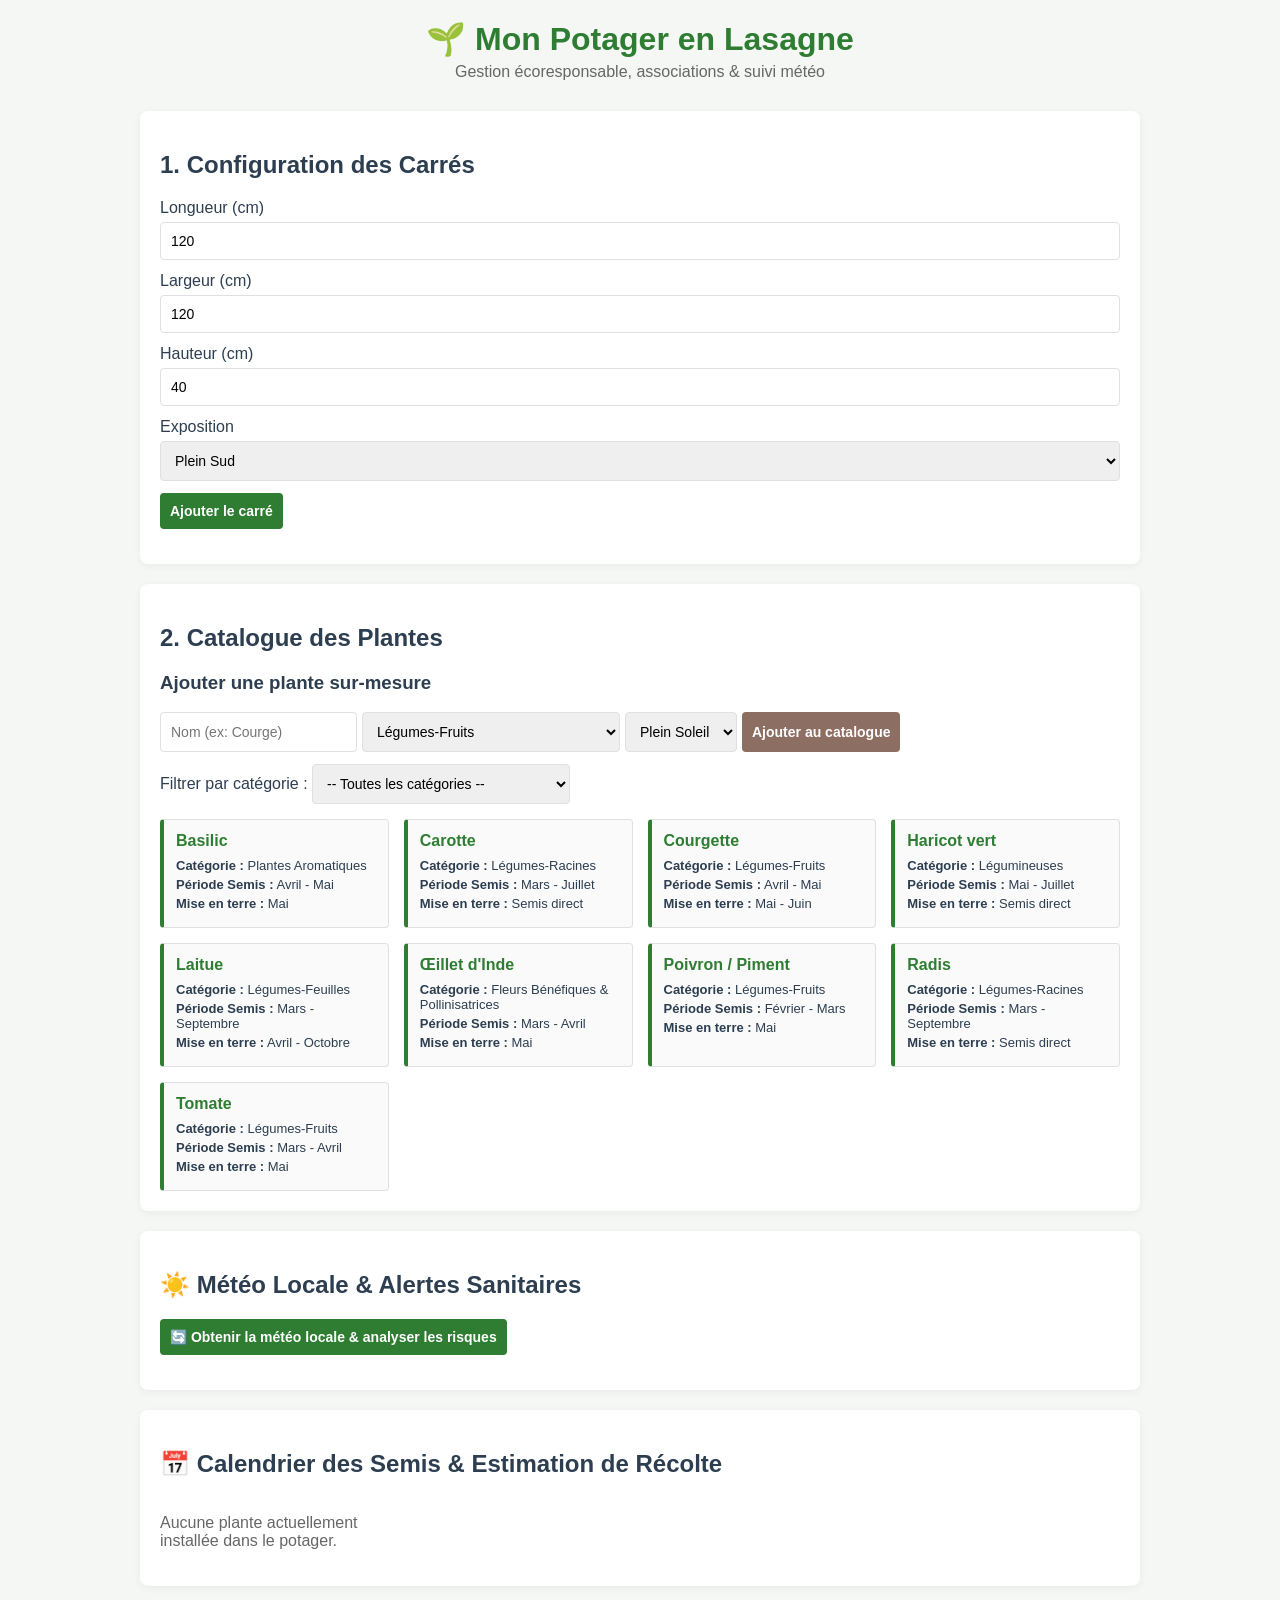
==== index.html @ 5b11c4df "Update labels and structure in index.html" ====
<!DOCTYPE html>
<html lang="fr">
<head>
    <meta charset="UTF-8">
    <meta name="viewport" content="width=device-width, initial-scale=1.0">
    <title>Gestionnaire Potager Écoresponsable</title>
    <link rel="stylesheet" href="style.css">
</head>
<body>

    <header>
        <h1>🌱 Mon Potager en Lasagne</h1>
        <p>Gestion écoresponsable, associations & suivi météo</p>
    </header>

    <main class="container">
        <section class="card">
            <h2>1. Configuration des Carrés</h2>
            <form id="form-carre">
                <div class="form-group">
                    <label for="longueur">Longueur (cm)</label>
                    <input type="number" id="longueur" value="120" required min="10">
                </div>
                <div class="form-group">
                    <label for="largeur">Largeur (cm)</label>
                    <input type="number" id="largeur" value="120" required min="10">
                </div>
                <div class="form-group">
                    <label for="hauteur">Hauteur (cm)</label>
                    <input type="number" id="hauteur" value="40" required min="10">
                </div>
                <div class="form-group">
                    <label for="exposition">Exposition</label>
                    <select id="exposition">
                        <option value="SUD">Plein Sud</option>
                        <option value="SUD_OUEST">Sud-Ouest</option>
                        <option value="SUD_EST">Sud-Est</option>
                        <option value="OUEST">Ouest</option>
                        <option value="EST">Est</option>
                        <option value="NORD">Nord</option>
                    </select>
                </div>
                <button type="submit" class="btn-primary">Ajouter le carré</button>
            </form>

            <div id="liste-carres" class="grid-list"></div>
        </section>

        <section class="card">
            <h2>2. Catalogue des Plantes</h2>
            
            <form id="form-plante" class="form-inline">
                <h3>Ajouter une plante sur-mesure</h3>
                <div class="form-row">
                    <input type="text" id="p-nom" placeholder="Nom (ex: Courge)" required>
                    <select id="p-categorie" required></select>
                    <select id="p-soleil" required>
                        <option value="SUD">Plein Soleil</option>
                        <option value="MI_OMBRE">Mi-Ombre</option>
                        <option value="OMBRE">Ombre</option>
                    </select>
                    <button type="submit" class="btn-secondary">Ajouter au catalogue</button>
                </div>
            </form>

            <div class="filter-group">
                <label for="filter-categorie">Filtrer par catégorie :</label>
                <select id="filter-categorie"></select>
            </div>

            <div id="catalogue-plantes" class="grid-list"></div>
        </section>

        <section class="card">
            <h2>☀️ Météo Locale & Alertes Sanitaires</h2>
            <button id="btn-meteo" class="btn-primary" onclick="chargerMeteoEtAlertes()">
                🔄 Obtenir la météo locale & analyser les risques
            </button>
            
            <div id="meteo-status" style="margin-top: 15px;"></div>
            <div id="meteo-cards" class="grid-list" style="margin-top: 15px;"></div>
        </section>

        <section class="card">
            <h2>📅 Calendrier des Semis & Estimation de Récolte</h2>
            <div id="calendrier-container" class="grid-list"></div>
        </section>
    </main>

    <script src="app.js"></script>
</body>
</html>
---- style.css ----
:root {
    --bg-color: #f4f7f4;
    --card-bg: #ffffff;
    --primary: #2e7d32;
    --primary-hover: #1b5e20;
    --secondary: #8d6e63;
    --text: #2c3e50;
    --border: #e0e0e0;
}

body {
    font-family: 'Segoe UI', Tahoma, Geneva, Verdana, sans-serif;
    background-color: var(--bg-color);
    color: var(--text);
    margin: 0;
    padding: 20px;
}

header {
    text-align: center;
    margin-bottom: 30px;
}

header h1 { margin: 0; color: var(--primary); }
header p { margin-top: 5px; color: #666; }

.container {
    max-width: 1000px;
    margin: 0 auto;
    display: flex;
    flex-direction: column;
    gap: 20px;
}

.card {
    background: var(--card-bg);
    padding: 20px;
    border-radius: 8px;
    box-shadow: 0 2px 8px rgba(0,0,0,0.05);
}

.form-group, .form-row {
    display: flex;
    flex-direction: column;
    gap: 5px;
    margin-bottom: 12px;
}

.form-row {
    flex-direction: row;
    flex-wrap: wrap;
}

form-inline {
    background: #f9f9f9;
    padding: 15px;
    border-radius: 6px;
    margin-bottom: 20px;
}

input, select, button {
    padding: 10px;
    border: 1px solid var(--border);
    border-radius: 4px;
    font-size: 14px;
}

button {
    cursor: pointer;
    font-weight: bold;
    border: none;
    transition: background 0.2s;
}

.btn-primary { background: var(--primary); color: white; }
.btn-primary:hover { background: var(--primary-hover); }

.btn-secondary { background: var(--secondary); color: white; }

.grid-list {
    display: grid;
    grid-template-columns: repeat(auto-fill, minmax(220px, 1fr));
    gap: 15px;
    margin-top: 15px;
}

.item-card {
    border: 1px solid var(--border);
    border-left: 4px solid var(--primary);
    padding: 12px;
    border-radius: 4px;
    background: #fafafa;
}

.item-card h4 { margin: 0 0 8px 0; color: var(--primary); }
.item-card p { margin: 4px 0; font-size: 13px; }
.badge { display: inline-block; background: #e8f5e9; color: #2e7d32; padding: 2px 6px; border-radius: 4px; font-size: 11px; }
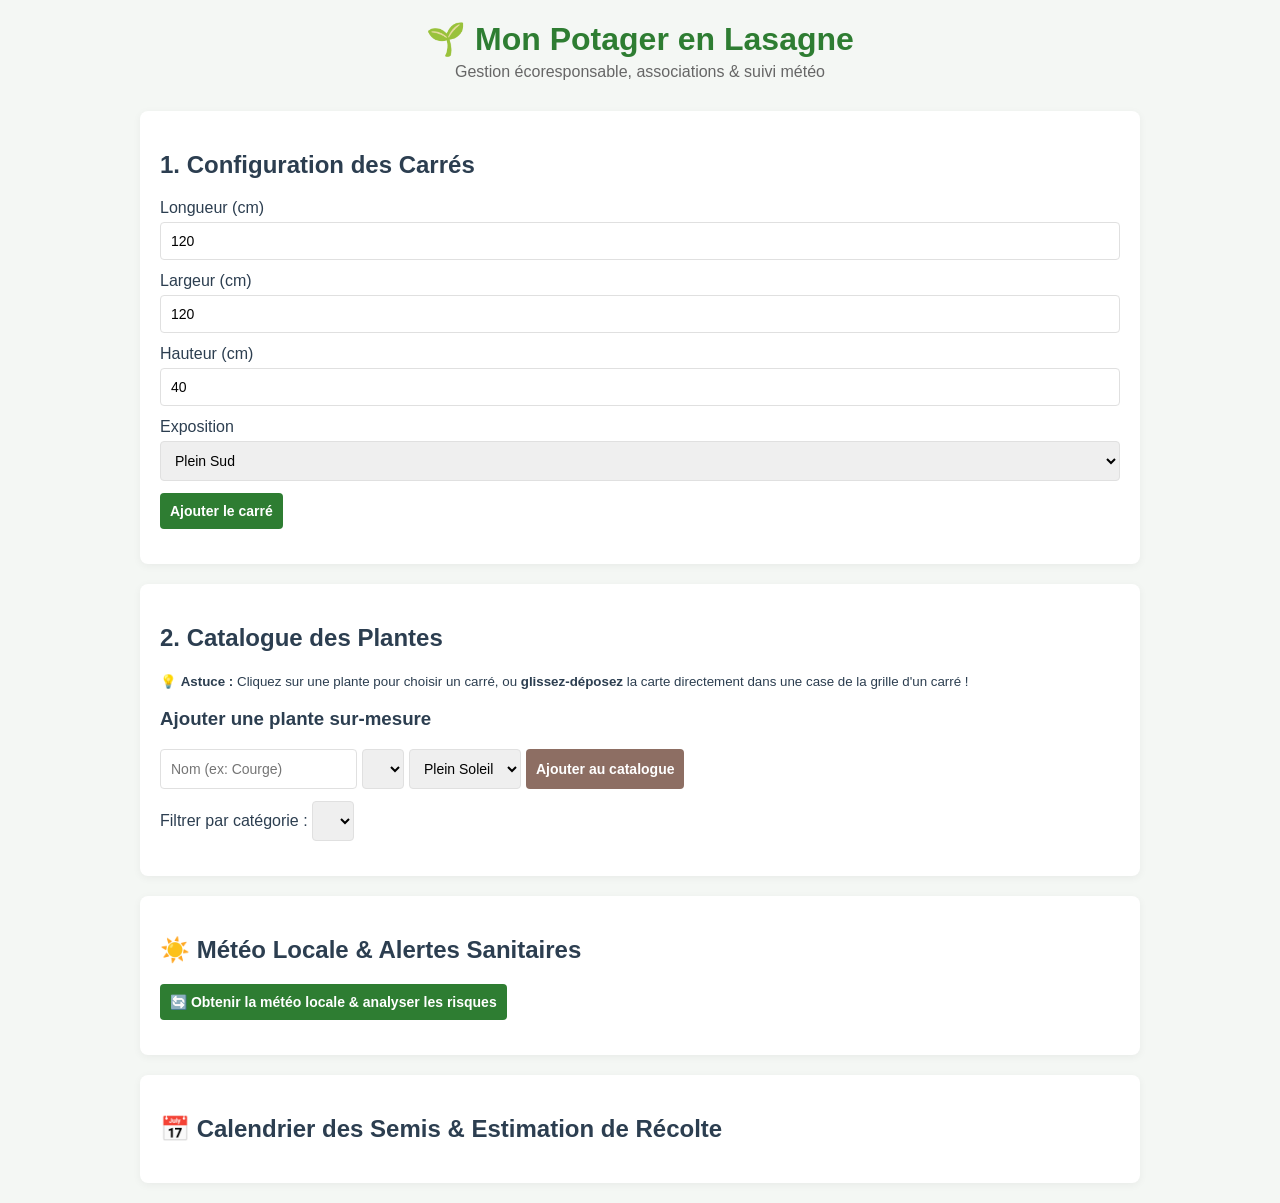
==== commit 4232708f: "Refactor plant catalog section in index.html" ====
--- a/index.html
+++ b/index.html
@@ -46,30 +46,33 @@
             <div id="liste-carres" class="grid-list"></div>
         </section>
 
-        <section class="card">
-            <h2>2. Catalogue des Plantes</h2>
-            
-            <form id="form-plante" class="form-inline">
-                <h3>Ajouter une plante sur-mesure</h3>
-                <div class="form-row">
-                    <input type="text" id="p-nom" placeholder="Nom (ex: Courge)" required>
-                    <select id="p-categorie" required></select>
-                    <select id="p-soleil" required>
-                        <option value="SUD">Plein Soleil</option>
-                        <option value="MI_OMBRE">Mi-Ombre</option>
-                        <option value="OMBRE">Ombre</option>
-                    </select>
-                    <button type="submit" class="btn-secondary">Ajouter au catalogue</button>
-                </div>
-            </form>
+        <!-- SECTION 2 : CATALOGUE DES PLANTES -->
+<section class="card">
+    <h2>2. Catalogue des Plantes</h2>
+    <p><small>💡 <strong>Astuce :</strong> Cliquez sur une plante pour choisir un carré, ou <strong>glissez-déposez</strong> la carte directement dans une case de la grille d'un carré !</small></p>
+    
+    <form id="form-plante" class="form-inline">
+        <h3>Ajouter une plante sur-mesure</h3>
+        <div class="form-row">
+            <input type="text" id="p-nom" placeholder="Nom (ex: Courge)" required>
+            <select id="p-categorie" required></select>
+            <select id="p-soleil" required>
+                <option value="SUD">Plein Soleil</option>
+                <option value="MI_OMBRE">Mi-Ombre</option>
+                <option value="OMBRE">Ombre</option>
+            </select>
+            <button type="submit" class="btn-secondary">Ajouter au catalogue</button>
+        </div>
+    </form>
 
-            <div class="filter-group">
-                <label for="filter-categorie">Filtrer par catégorie :</label>
-                <select id="filter-categorie"></select>
-            </div>
+    <div class="filter-group">
+        <label for="filter-categorie">Filtrer par catégorie :</label>
+        <select id="filter-categorie"></select>
+    </div>
 
-            <div id="catalogue-plantes" class="grid-list"></div>
-        </section>
+    <div id="catalogue-plantes" class="grid-list"></div>
+</section>
+
 
         <section class="card">
             <h2>☀️ Météo Locale & Alertes Sanitaires</h2>
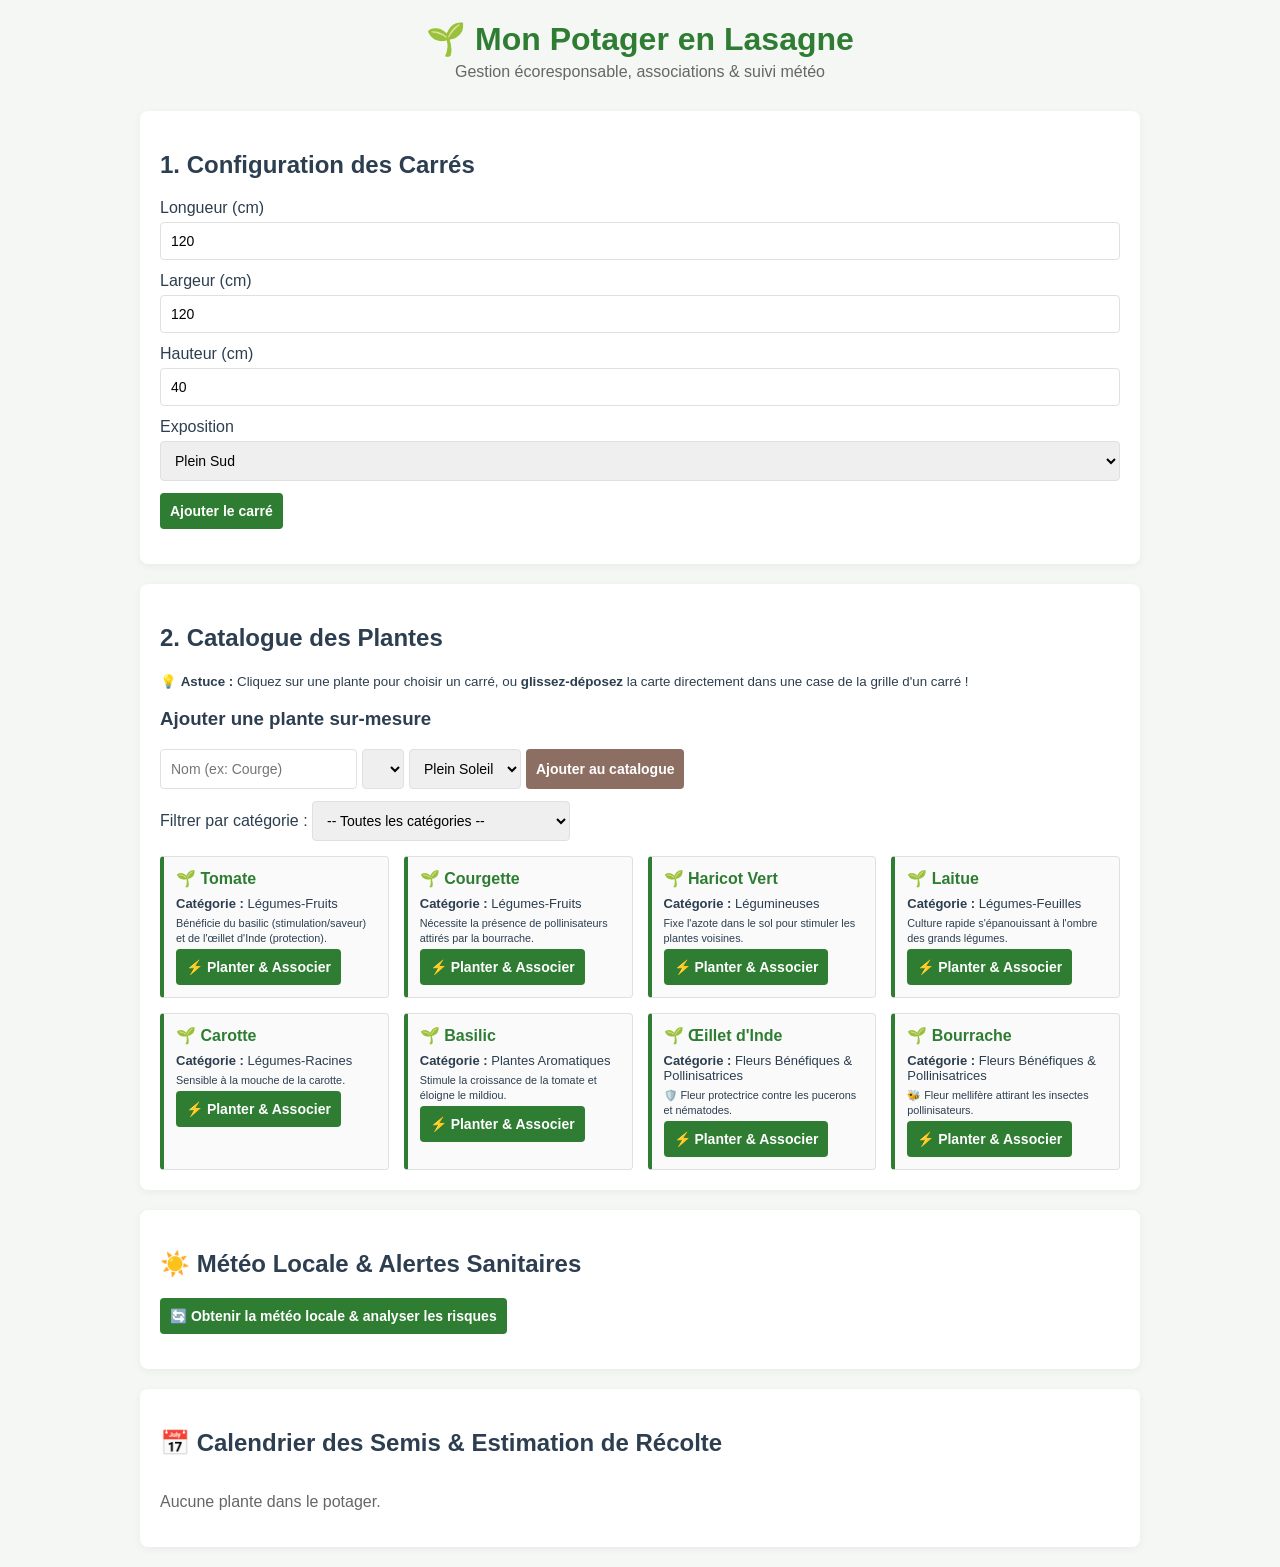
==== commit ac3f5020: "Add status zone div to index.html" ====
--- a/index.html
+++ b/index.html
@@ -21,6 +21,7 @@
                     <label for="longueur">Longueur (cm)</label>
                     <input type="number" id="longueur" value="120" required min="10">
                 </div>
+                <div id="statut-zone-climatique"></div>
                 <div class="form-group">
                     <label for="largeur">Largeur (cm)</label>
                     <input type="number" id="largeur" value="120" required min="10">
--- a/style.css
+++ b/style.css
@@ -95,3 +95,55 @@
 .item-card h4 { margin: 0 0 8px 0; color: var(--primary); }
 .item-card p { margin: 4px 0; font-size: 13px; }
 .badge { display: inline-block; background: #e8f5e9; color: #2e7d32; padding: 2px 6px; border-radius: 4px; font-size: 11px; }
+
+/* Grille 3x3 interactive pour chaque carré potager */
+.grille-potager {
+    display: grid;
+    grid-template-columns: repeat(3, 1fr);
+    gap: 8px;
+    margin-top: 15px;
+    background: #e8f5e9;
+    padding: 10px;
+    border-radius: 8px;
+    border: 2px dashed #81c784;
+}
+
+.case-grille {
+    background: #ffffff;
+    border: 1px solid #a5d6a7;
+    border-radius: 6px;
+    min-height: 70px;
+    display: flex;
+    flex-direction: column;
+    align-items: center;
+    justify-content: center;
+    font-size: 11px;
+    text-align: center;
+    padding: 4px;
+    cursor: pointer;
+    transition: background 0.2s;
+}
+
+.case-grille:hover {
+    background: #f1f8e9;
+}
+
+.case-grille.drag-over {
+    background: #c8e6c9;
+    border: 2px solid #2e7d32;
+}
+
+.plante-occupee {
+    font-weight: bold;
+    color: #1b5e20;
+}
+
+.btn-suppr-case {
+    background: none;
+    border: none;
+    color: #c62828;
+    font-weight: bold;
+    cursor: pointer;
+    font-size: 12px;
+    margin-top: 2px;
+}
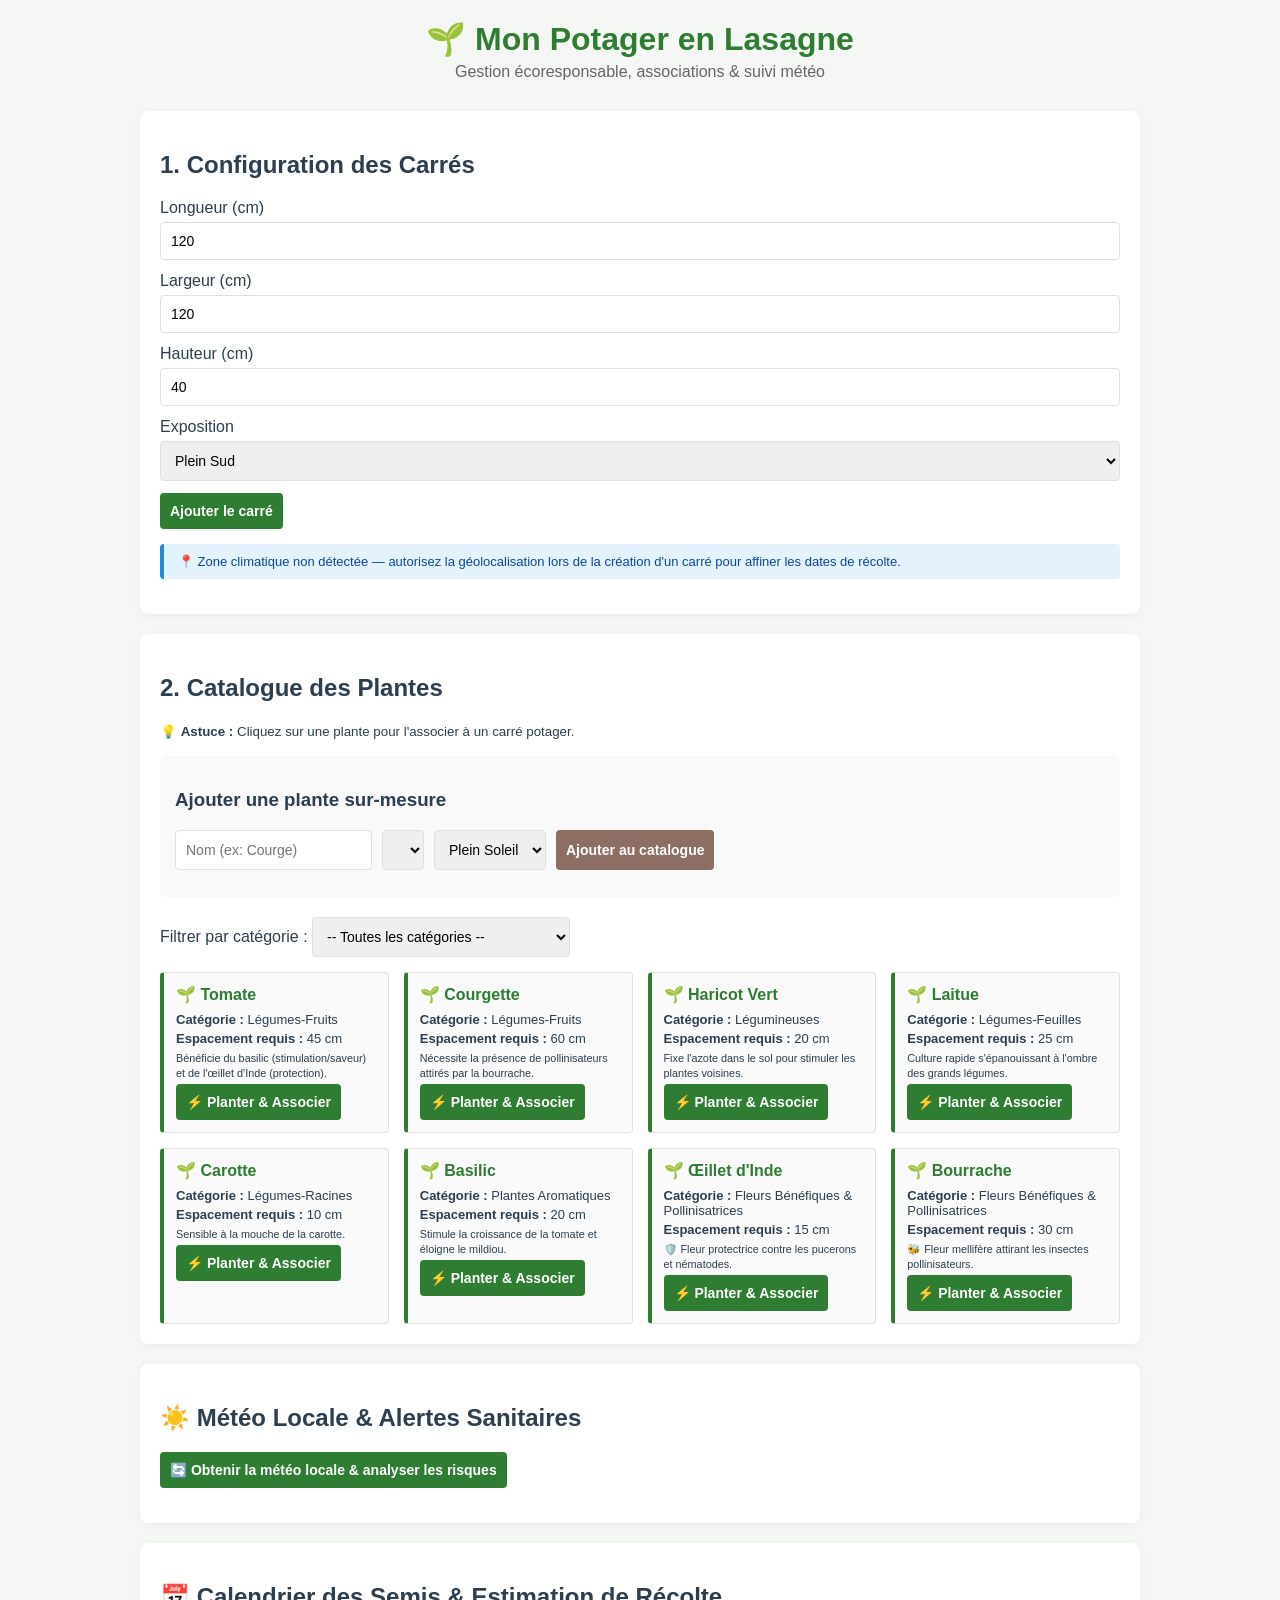
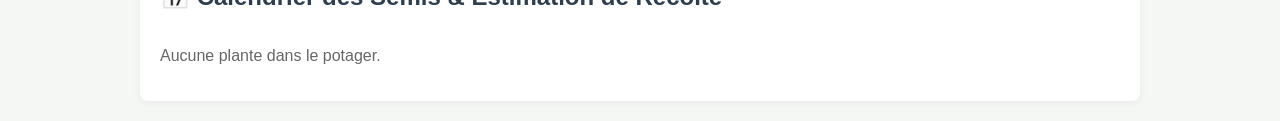
==== commit 31583b89: "Refactor sections for plant catalog and climate status" ====
--- a/index.html
+++ b/index.html
@@ -14,6 +14,7 @@
     </header>
 
     <main class="container">
+        <!-- SECTION 1 : CONFIGURATION DES CARRÉS -->
         <section class="card">
             <h2>1. Configuration des Carrés</h2>
             <form id="form-carre">
@@ -21,7 +22,6 @@
                     <label for="longueur">Longueur (cm)</label>
                     <input type="number" id="longueur" value="120" required min="10">
                 </div>
-                <div id="statut-zone-climatique"></div>
                 <div class="form-group">
                     <label for="largeur">Largeur (cm)</label>
                     <input type="number" id="largeur" value="120" required min="10">
@@ -44,37 +44,38 @@
                 <button type="submit" class="btn-primary">Ajouter le carré</button>
             </form>
 
+            <div id="statut-zone-climatique" class="info-zone-box"></div>
             <div id="liste-carres" class="grid-list"></div>
         </section>
 
         <!-- SECTION 2 : CATALOGUE DES PLANTES -->
-<section class="card">
-    <h2>2. Catalogue des Plantes</h2>
-    <p><small>💡 <strong>Astuce :</strong> Cliquez sur une plante pour choisir un carré, ou <strong>glissez-déposez</strong> la carte directement dans une case de la grille d'un carré !</small></p>
-    
-    <form id="form-plante" class="form-inline">
-        <h3>Ajouter une plante sur-mesure</h3>
-        <div class="form-row">
-            <input type="text" id="p-nom" placeholder="Nom (ex: Courge)" required>
-            <select id="p-categorie" required></select>
-            <select id="p-soleil" required>
-                <option value="SUD">Plein Soleil</option>
-                <option value="MI_OMBRE">Mi-Ombre</option>
-                <option value="OMBRE">Ombre</option>
-            </select>
-            <button type="submit" class="btn-secondary">Ajouter au catalogue</button>
-        </div>
-    </form>
+        <section class="card">
+            <h2>2. Catalogue des Plantes</h2>
+            <p><small>💡 <strong>Astuce :</strong> Cliquez sur une plante pour l'associer à un carré potager.</small></p>
+            
+            <form id="form-plante" class="form-inline">
+                <h3>Ajouter une plante sur-mesure</h3>
+                <div class="form-row">
+                    <input type="text" id="p-nom" placeholder="Nom (ex: Courge)" required>
+                    <select id="p-categorie" required></select>
+                    <select id="p-soleil" required>
+                        <option value="SUD">Plein Soleil</option>
+                        <option value="MI_OMBRE">Mi-Ombre</option>
+                        <option value="OMBRE">Ombre</option>
+                    </select>
+                    <button type="submit" class="btn-secondary">Ajouter au catalogue</button>
+                </div>
+            </form>
 
-    <div class="filter-group">
-        <label for="filter-categorie">Filtrer par catégorie :</label>
-        <select id="filter-categorie"></select>
-    </div>
+            <div class="filter-group">
+                <label for="filter-categorie">Filtrer par catégorie :</label>
+                <select id="filter-categorie"></select>
+            </div>
 
-    <div id="catalogue-plantes" class="grid-list"></div>
-</section>
+            <div id="catalogue-plantes" class="grid-list"></div>
+        </section>
 
-
+        <!-- SECTION 3 : MÉTÉO LOCALE -->
         <section class="card">
             <h2>☀️ Météo Locale & Alertes Sanitaires</h2>
             <button id="btn-meteo" class="btn-primary" onclick="chargerMeteoEtAlertes()">
@@ -85,6 +86,7 @@
             <div id="meteo-cards" class="grid-list" style="margin-top: 15px;"></div>
         </section>
 
+        <!-- SECTION 4 : CALENDRIER -->
         <section class="card">
             <h2>📅 Calendrier des Semis & Estimation de Récolte</h2>
             <div id="calendrier-container" class="grid-list"></div>
--- a/style.css
+++ b/style.css
@@ -49,9 +49,10 @@
 .form-row {
     flex-direction: row;
     flex-wrap: wrap;
+    gap: 10px;
 }
 
-form-inline {
+.form-inline {
     background: #f9f9f9;
     padding: 15px;
     border-radius: 6px;
@@ -96,10 +97,20 @@
 .item-card p { margin: 4px 0; font-size: 13px; }
 .badge { display: inline-block; background: #e8f5e9; color: #2e7d32; padding: 2px 6px; border-radius: 4px; font-size: 11px; }
 
-/* Grille 3x3 interactive pour chaque carré potager */
+.info-zone-box {
+    margin: 15px 0;
+    padding: 10px 14px;
+    background: #e3f2fd;
+    border-left: 4px solid #1e88e5;
+    border-radius: 4px;
+    font-size: 13px;
+    color: #0d47a1;
+}
+
+/* Grille 3x3 dynamique à taille de cases modifiables */
 .grille-potager {
     display: grid;
-    grid-template-columns: repeat(3, 1fr);
+    /* Propriétés grid-template-columns et grid-template-rows gérées en inline via JS */
     gap: 8px;
     margin-top: 15px;
     background: #e8f5e9;
@@ -112,30 +123,25 @@
     background: #ffffff;
     border: 1px solid #a5d6a7;
     border-radius: 6px;
-    min-height: 70px;
+    min-height: 75px;
     display: flex;
     flex-direction: column;
     align-items: center;
     justify-content: center;
     font-size: 11px;
     text-align: center;
-    padding: 4px;
-    cursor: pointer;
-    transition: background 0.2s;
+    padding: 6px;
+    transition: background 0.2s, border-color 0.2s;
 }
 
 .case-grille:hover {
     background: #f1f8e9;
 }
 
-.case-grille.drag-over {
-    background: #c8e6c9;
-    border: 2px solid #2e7d32;
-}
-
 .plante-occupee {
     font-weight: bold;
     color: #1b5e20;
+    background: #f1f8e9;
 }
 
 .btn-suppr-case {
@@ -145,5 +151,5 @@
     font-weight: bold;
     cursor: pointer;
     font-size: 12px;
-    margin-top: 2px;
+    margin-top: 4px;
 }
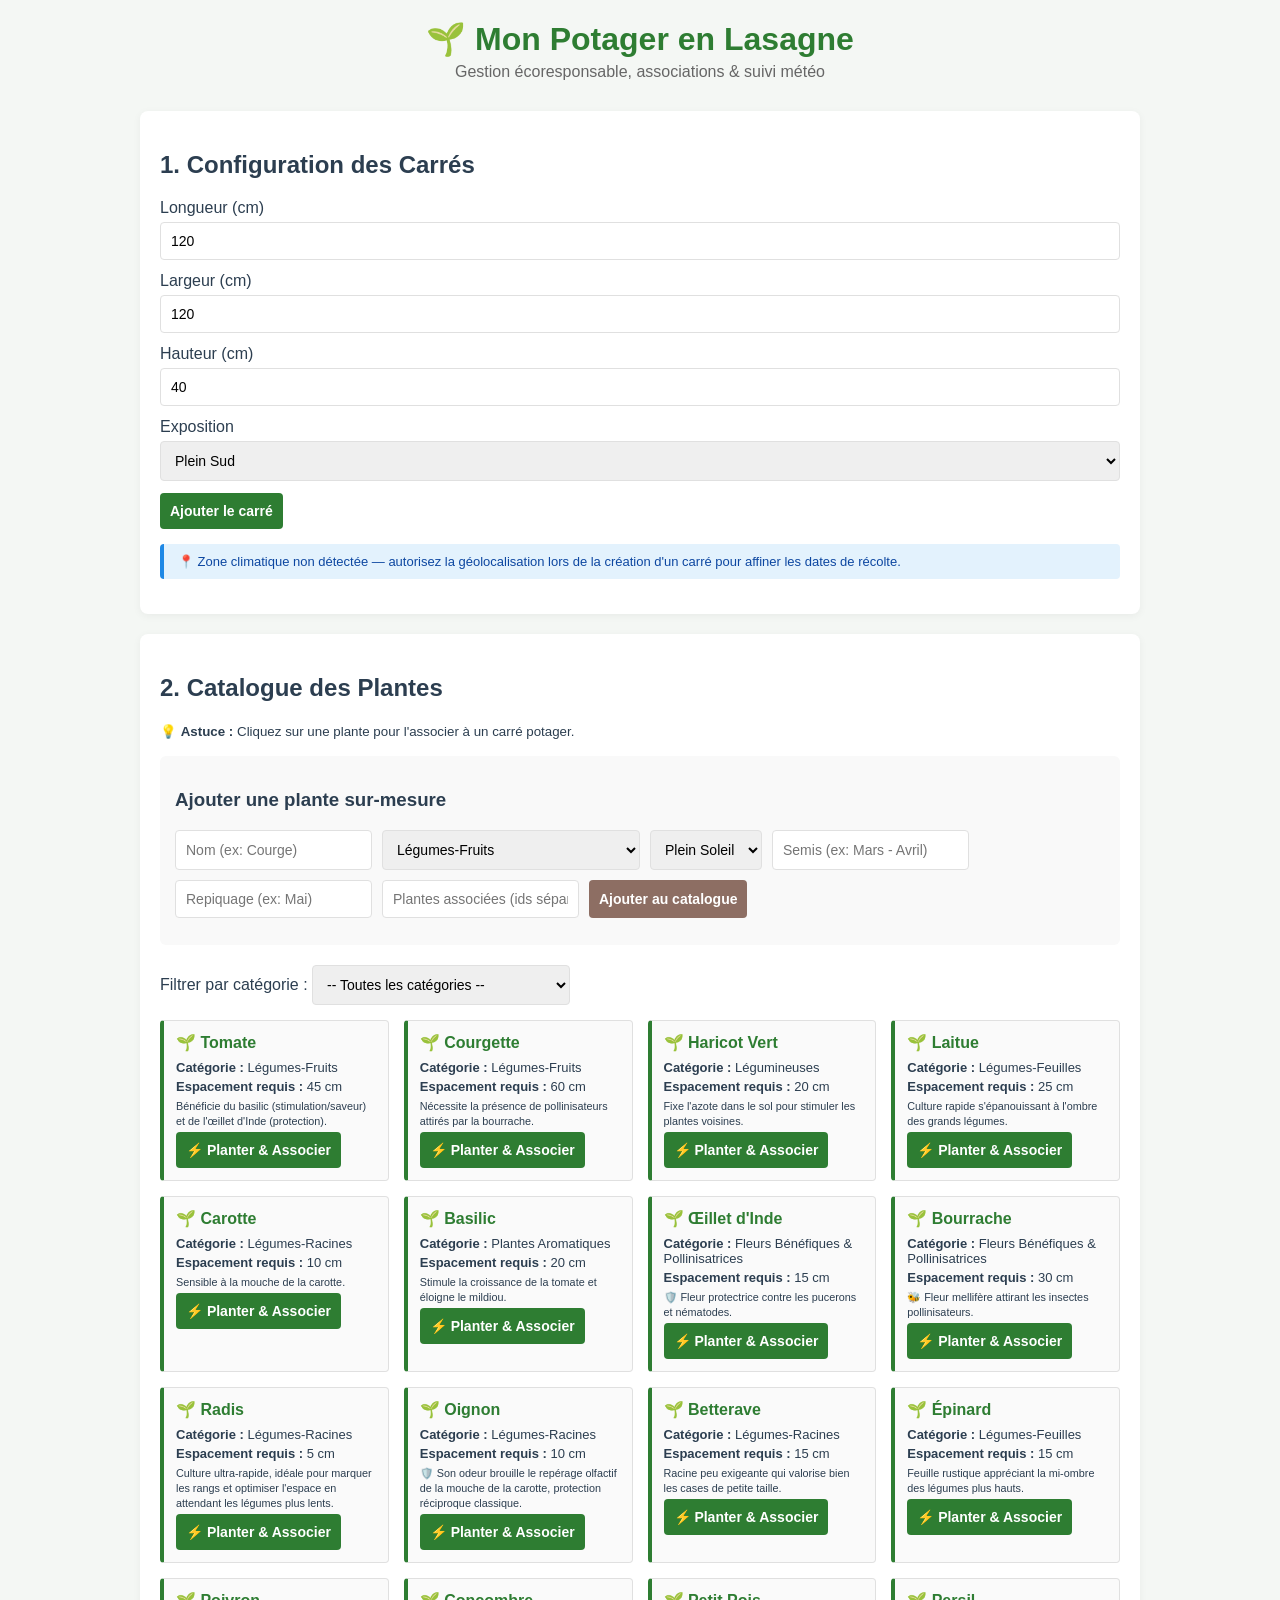
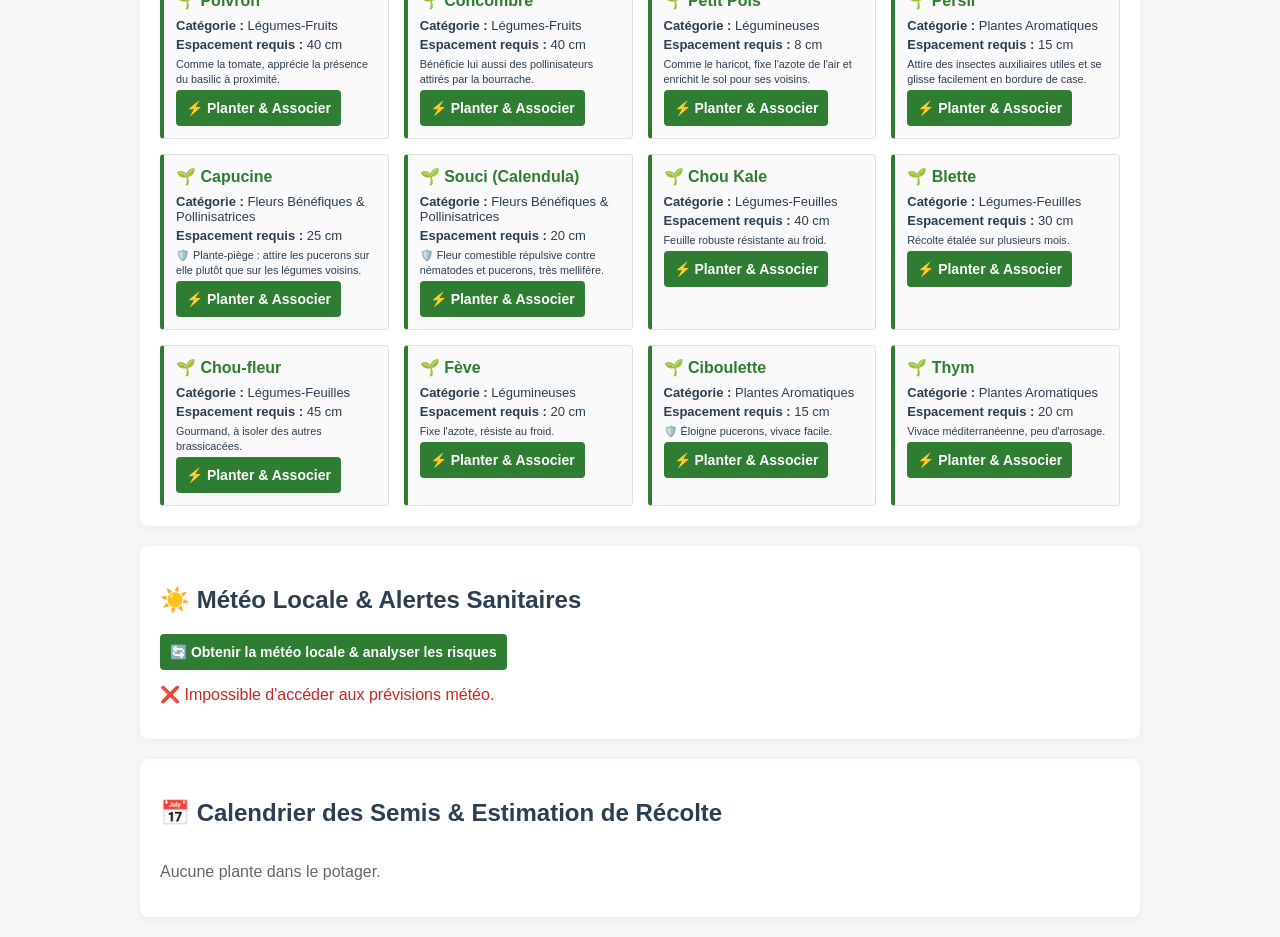
==== commit 53a9e7e0: "Add input fields for planting details in index.html" ====
--- a/index.html
+++ b/index.html
@@ -63,6 +63,9 @@
                         <option value="MI_OMBRE">Mi-Ombre</option>
                         <option value="OMBRE">Ombre</option>
                     </select>
+                    <input type="text" id="p-semis" placeholder="Semis (ex: Mars - Avril)">
+<input type="text" id="p-repiquage" placeholder="Repiquage (ex: Mai)">
+<input type="text" id="p-associees" placeholder="Plantes associées (ids séparés par virgule, ex: basilic,oeillet_inde)">
                     <button type="submit" class="btn-secondary">Ajouter au catalogue</button>
                 </div>
             </form>
--- a/style.css
+++ b/style.css
@@ -133,7 +133,18 @@
     padding: 6px;
     transition: background 0.2s, border-color 0.2s;
 }
+.case-grille { position: relative; }
+.btn-info-case, .btn-alerte-case {
+    position: absolute; top: 2px; background: none; border: none; cursor: pointer; font-size: 12px; padding: 2px;
+}
+.btn-info-case { left: 2px; }
+.btn-alerte-case { right: 2px; }
 
+.modal-overlay {
+    position: fixed; top:0; left:0; width:100%; height:100%;
+    background: rgba(0,0,0,0.6); display:flex; align-items:center; justify-content:center; z-index:1000;
+}
+.modal-box { background:white; padding:20px; border-radius:8px; max-width:400px; width:90%; }
 .case-grille:hover {
     background: #f1f8e9;
 }
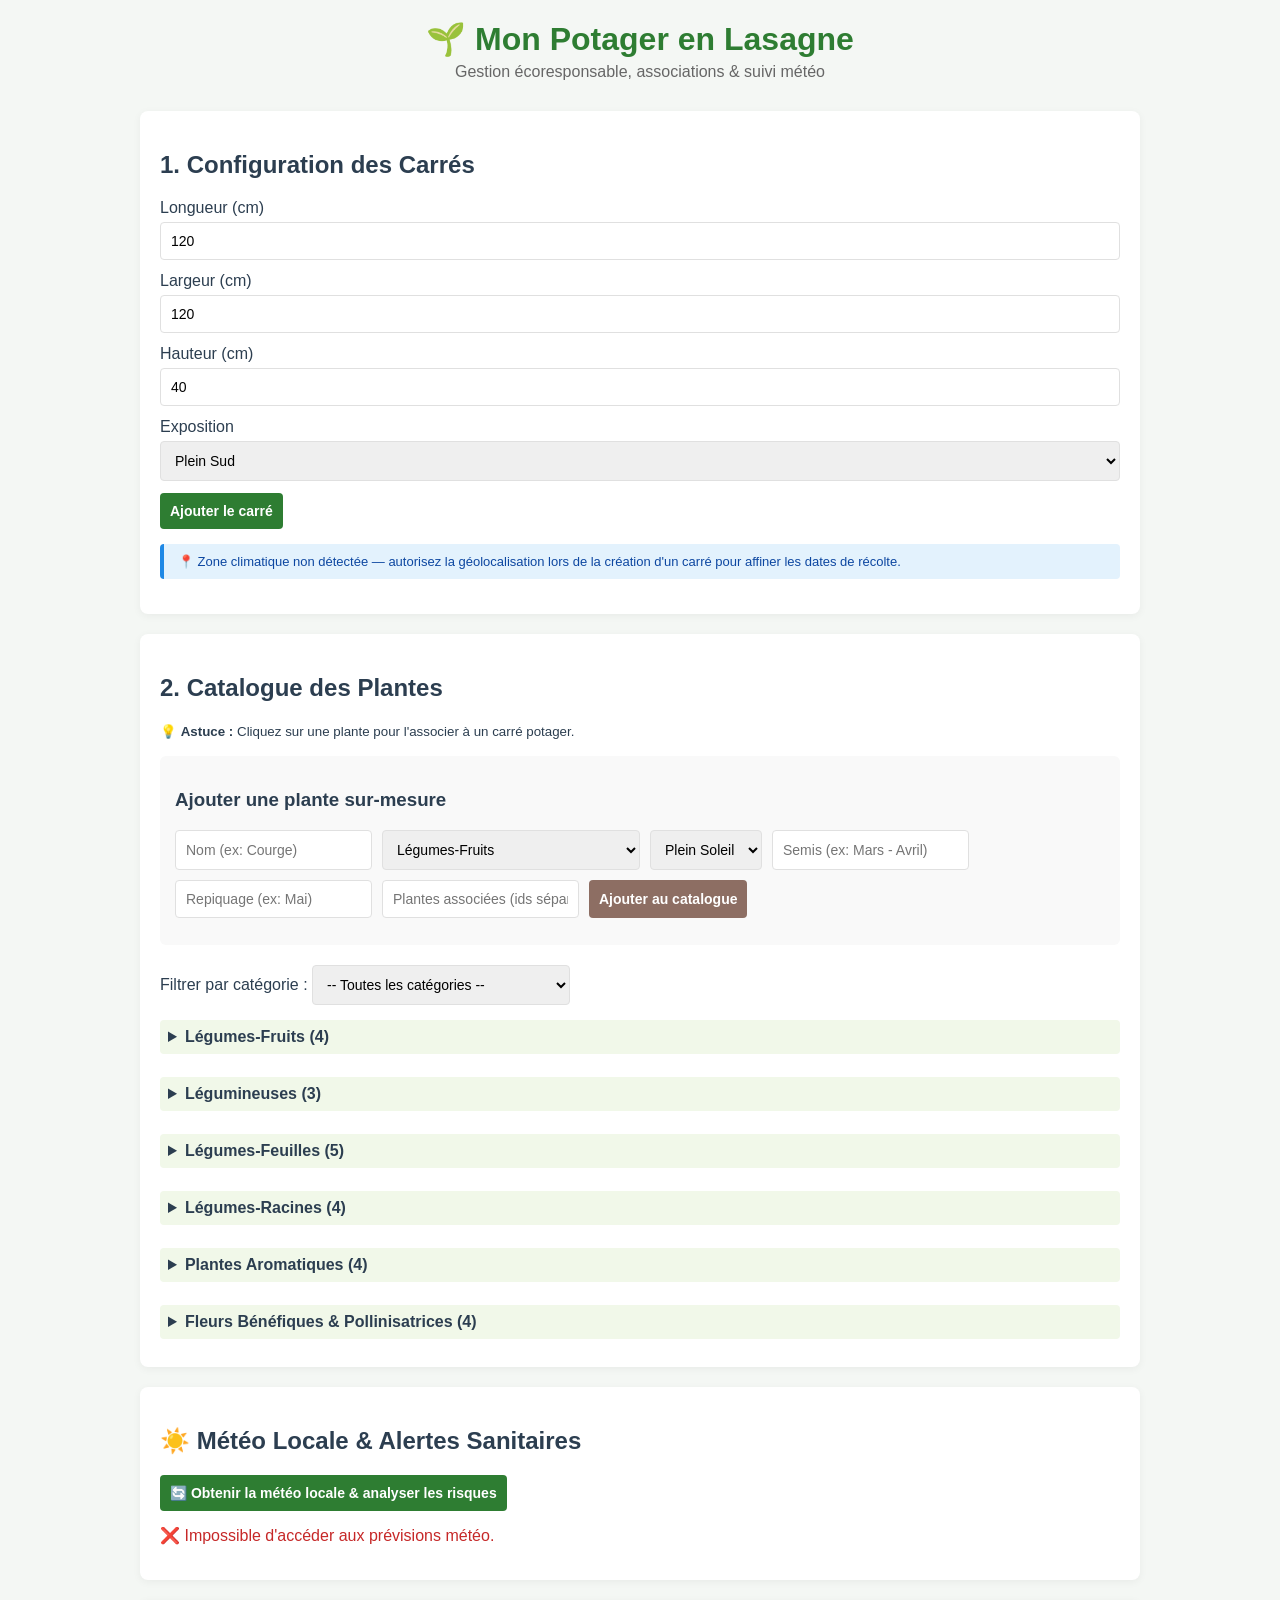
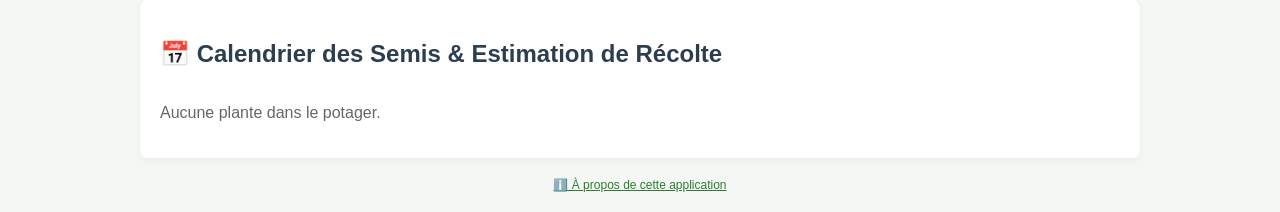
==== commit f0f6df75: "Add footer with application info link Added a footer with a link to the application information." ====
--- a/index.html
+++ b/index.html
@@ -84,7 +84,7 @@
             <button id="btn-meteo" class="btn-primary" onclick="chargerMeteoEtAlertes()">
                 🔄 Obtenir la météo locale & analyser les risques
             </button>
-            
+            <div id="bandeau-alertes-anticipees"></div>
             <div id="meteo-status" style="margin-top: 15px;"></div>
             <div id="meteo-cards" class="grid-list" style="margin-top: 15px;"></div>
         </section>
@@ -97,5 +97,8 @@
     </main>
 
     <script src="app.js"></script>
+    <footer style="text-align:center; margin-top:20px; font-size:12px; color:#888;">
+        <a href="readme.html" style="color:#2e7d32;">ℹ️ À propos de cette application</a>
+    </footer>
 </body>
 </html>
